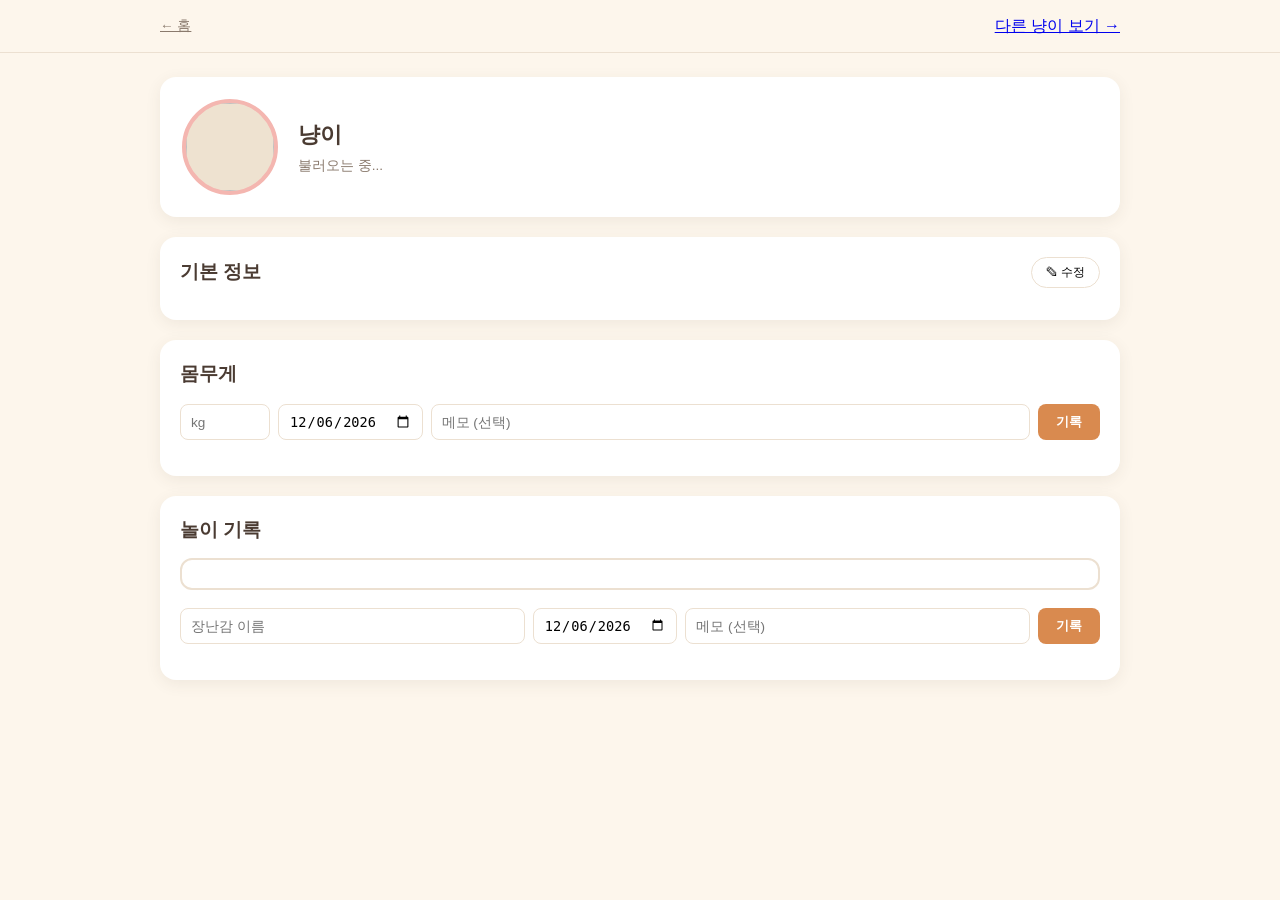
==== cat1.html @ 8c4e1c0a "Add per-cat profile pages: fixed info, weight chart, toy rotation log" ====
<!DOCTYPE html>
<html lang="ko">
<head>
<meta charset="UTF-8">
<meta name="viewport" content="width=device-width, initial-scale=1.0">
<title id="pageTitle">냥이 프로필</title>
<link rel="stylesheet" href="css/style.css">
</head>
<body>

<header class="site-header">
  <div class="header-inner">
    <a class="profile-back" href="index.html">← 홈</a>
    <a class="profile-links" id="otherCatLink" href="cat2.html">다른 냥이 보기 →</a>
  </div>
</header>

<main>
  <div class="profile-hero">
    <div class="profile-avatar"><img id="profileAvatar" alt=""></div>
    <div>
      <h2 id="profileName">냥이</h2>
      <p class="profile-since" id="profileSince">불러오는 중...</p>
    </div>
  </div>

  <div class="info-card">
    <div class="info-card-header">
      <h3>기본 정보</h3>
      <button class="info-edit-btn" id="infoEditBtn">✎ 수정</button>
    </div>
    <div class="info-grid" id="infoGrid"></div>
  </div>

  <div class="section-card">
    <h3>몸무게</h3>
    <div class="weight-chart-wrap" id="weightChartWrap"></div>
    <form id="weightForm" class="simple-form">
      <input type="number" id="weightKg" step="0.01" min="0" placeholder="kg" required>
      <input type="date" id="weightDate">
      <input type="text" id="weightMemo" placeholder="메모 (선택)">
      <button type="submit">기록</button>
    </form>
    <div class="log-list" id="weightList"></div>
  </div>

  <div class="section-card">
    <h3>놀이 기록</h3>
    <div class="toy-status" id="toyStatus"></div>
    <form id="playForm" class="simple-form">
      <input type="text" id="toyName" placeholder="장난감 이름" required>
      <input type="date" id="playDate">
      <input type="text" id="playMemo" placeholder="메모 (선택)">
      <button type="submit">기록</button>
    </form>
    <div class="log-list" id="playList"></div>
  </div>
</main>

<script src="js/config.js"></script>
<script src="js/db.js"></script>
<script>
  window.CAT_KEY = 'cat1';
  window.OTHER_CAT_PAGE = 'cat2.html';
</script>
<script src="js/profile.js"></script>
</body>
</html>
---- css/style.css ----
:root {
  --cream: #fdf6ec;
  --card: #ffffff;
  --ink: #4a3b32;
  --ink-soft: #8a7a6d;
  --tortie: #d98a4f;
  --tortie-dark: #b8622f;
  --tuxedo: #2e2a28;
  --pink: #f4b6b0;
  --pink-dark: #e08a82;
  --sage: #a9c0a0;
  --border: #ece0d1;
  --shadow: 0 4px 16px rgba(74, 59, 50, 0.08);
  --radius: 16px;
}

* { box-sizing: border-box; }

body {
  margin: 0;
  font-family: "Pretendard", "Apple SD Gothic Neo", "Malgun Gothic", sans-serif;
  background: var(--cream);
  color: var(--ink);
  line-height: 1.5;
}

img { max-width: 100%; display: block; }

/* Header */
.site-header {
  position: sticky;
  top: 0;
  z-index: 20;
  background: rgba(253, 246, 236, 0.92);
  backdrop-filter: blur(6px);
  border-bottom: 1px solid var(--border);
}
.header-inner {
  max-width: 1000px;
  margin: 0 auto;
  padding: 14px 20px;
  display: flex;
  align-items: center;
  gap: 20px;
  flex-wrap: wrap;
}
.site-title { font-size: 1.3rem; margin: 0; margin-right: auto; }
.tabs { display: flex; gap: 6px; flex-wrap: wrap; }
.tab-btn {
  border: none;
  background: transparent;
  padding: 8px 14px;
  border-radius: 999px;
  cursor: pointer;
  font-size: 0.92rem;
  color: var(--ink-soft);
  transition: 0.15s;
}
.tab-btn:hover { background: #f2e6d4; }
.tab-btn.active { background: var(--tortie); color: white; font-weight: 600; }
.icon-btn { border: none; background: transparent; font-size: 1.2rem; cursor: pointer; padding: 6px; }
.icon-btn:hover { transform: rotate(20deg); }

main { max-width: 1000px; margin: 0 auto; padding: 24px 20px 60px; }

.tab-panel { display: none; animation: fadeIn 0.25s ease; }
.tab-panel.active { display: block; }
@keyframes fadeIn { from { opacity: 0; transform: translateY(6px); } to { opacity: 1; transform: translateY(0); } }

/* Hero */
.hero {
  display: grid;
  grid-template-columns: 1.2fr 1fr 1fr;
  grid-template-rows: 1fr 1fr;
  gap: 10px;
  border-radius: var(--radius);
  overflow: hidden;
  box-shadow: var(--shadow);
  height: 380px;
  margin-bottom: 24px;
}
.hero-photo { overflow: hidden; background: #eee2d0; position: relative; }
.hero-photo img { width: 100%; height: 100%; object-fit: cover; }
.hero-photo-1 { grid-row: 1 / 3; grid-column: 1; }
.hero-photo-2 { grid-row: 1; grid-column: 2; }
.hero-photo-3 { grid-row: 1; grid-column: 3; }
.hero-caption {
  grid-row: 2; grid-column: 2 / 4;
  background: linear-gradient(135deg, var(--tortie), var(--pink-dark));
  color: white;
  padding: 18px 22px;
  display: flex;
  flex-direction: column;
  justify-content: center;
  gap: 6px;
}
.hero-caption h2 { margin: 0; font-size: 1.15rem; }
.hero-caption p { margin: 0; font-size: 0.82rem; opacity: 0.92; }
.hero-caption code { background: rgba(255,255,255,0.25); padding: 1px 6px; border-radius: 6px; }
.img-missing { display: flex; align-items: center; justify-content: center; }
.img-missing::before {
  content: "🐾 사진을 넣어주세요";
  color: var(--ink-soft);
  font-size: 0.8rem;
  text-align: center;
}
.img-missing img { display: none; }

@media (max-width: 700px) {
  .hero { grid-template-columns: 1fr 1fr; height: auto; }
  .hero-photo-1 { grid-row: 1; grid-column: 1 / 3; height: 200px; }
  .hero-photo-2 { grid-row: 2; grid-column: 1; height: 140px; }
  .hero-photo-3 { grid-row: 2; grid-column: 2; height: 140px; }
  .hero-caption { grid-row: 3; grid-column: 1 / 3; }
}

/* Cat profiles */
.cat-profiles { display: flex; gap: 16px; margin-bottom: 28px; flex-wrap: wrap; }
.cat-card {
  flex: 1;
  min-width: 220px;
  background: var(--card);
  border-radius: var(--radius);
  padding: 14px;
  display: flex;
  align-items: center;
  gap: 14px;
  box-shadow: var(--shadow);
}
.cat-avatar {
  width: 64px; height: 64px; border-radius: 50%;
  overflow: hidden; flex-shrink: 0; background: #eee2d0;
  border: 3px solid var(--pink);
  position: relative; cursor: pointer; display: block;
}
.cat-avatar img { width: 100%; height: 100%; object-fit: cover; }
.avatar-edit-badge {
  position: absolute; inset: 0; display: flex; align-items: center; justify-content: center;
  background: rgba(0,0,0,0.45); color: white; font-size: 1.1rem; opacity: 0; transition: opacity 0.15s;
}
.cat-avatar:hover .avatar-edit-badge { opacity: 1; }
.cat-info { display: flex; flex-direction: column; gap: 4px; }
.cat-name-input {
  border: none; background: transparent; font-size: 1.1rem; font-weight: 700;
  color: var(--ink); padding: 2px 4px; border-radius: 6px; width: 160px;
}
.cat-name-input:hover, .cat-name-input:focus { background: #f2e6d4; outline: none; }
.cat-badge {
  align-self: flex-start; font-size: 0.72rem; background: var(--sage); color: white;
  padding: 2px 9px; border-radius: 999px;
}

/* Home widgets */
.home-widgets { display: grid; grid-template-columns: repeat(3, 1fr); gap: 16px; }
.widget { background: var(--card); border-radius: var(--radius); padding: 16px; box-shadow: var(--shadow); }
.widget h3 { margin: 0 0 10px; font-size: 0.98rem; }
.widget-list { list-style: none; padding: 0; margin: 0 0 10px; display: flex; flex-direction: column; gap: 6px; }
.widget-list li { font-size: 0.85rem; padding: 6px 8px; background: var(--cream); border-radius: 8px; }
.widget-list li.empty { color: var(--ink-soft); background: transparent; padding-left: 0; }
.link-btn { border: none; background: transparent; color: var(--tortie-dark); font-size: 0.82rem; cursor: pointer; padding: 0; font-weight: 600; text-decoration: none; display: inline-block; }
.mini-photo-grid { display: grid; grid-template-columns: repeat(3, 1fr); gap: 6px; margin-bottom: 10px; }
.mini-photo-grid img { width: 100%; aspect-ratio: 1; object-fit: cover; border-radius: 8px; }
@media (max-width: 700px) { .home-widgets { grid-template-columns: 1fr; } }

/* Calendar */
.calendar-header { display: flex; align-items: center; justify-content: center; gap: 16px; margin-bottom: 16px; }
.calendar-header h2 { margin: 0; font-size: 1.2rem; min-width: 140px; text-align: center; }
.nav-btn, .today-btn {
  border: 1px solid var(--border); background: var(--card); border-radius: 999px;
  width: 34px; height: 34px; cursor: pointer; font-size: 0.9rem;
}
.today-btn { width: auto; padding: 0 14px; }
.calendar-grid { display: grid; grid-template-columns: repeat(7, 1fr); gap: 6px; margin-bottom: 6px; }
.weekday { text-align: center; font-size: 0.78rem; color: var(--ink-soft); font-weight: 600; padding: 4px 0; }
.weekday.sun { color: var(--pink-dark); }
.weekday.sat { color: #6a8ec9; }
.day-cell {
  background: var(--card); border-radius: 10px; min-height: 64px; padding: 6px;
  cursor: pointer; border: 2px solid transparent; display: flex; flex-direction: column; gap: 4px;
  transition: 0.15s;
}
.day-cell:hover { border-color: var(--pink); }
.day-cell.other-month { opacity: 0.35; }
.day-cell.today { border-color: var(--tortie); }
.day-cell.selected { background: #fbe9da; border-color: var(--tortie); }
.day-num { font-size: 0.82rem; font-weight: 600; }
.day-dots { display: flex; gap: 3px; flex-wrap: wrap; }
.day-dot { width: 6px; height: 6px; border-radius: 50%; }
.dot-hospital { background: #e08a82; }
.dot-grooming { background: #6a8ec9; }
.dot-birthday { background: #d9b64f; }
.dot-snack { background: var(--tortie); }
.dot-etc { background: var(--sage); }

.day-panel { margin-top: 20px; background: var(--card); border-radius: var(--radius); padding: 18px; box-shadow: var(--shadow); }
.day-panel h3 { margin-top: 0; }
.event-list { list-style: none; padding: 0; margin: 0 0 14px; display: flex; flex-direction: column; gap: 8px; }
.event-item { display: flex; align-items: center; gap: 10px; background: var(--cream); padding: 8px 12px; border-radius: 10px; font-size: 0.88rem; }
.event-item .ev-title { font-weight: 600; flex: 1; }
.event-item .ev-tag { font-size: 0.72rem; color: var(--ink-soft); }
.event-item .ev-del { border: none; background: transparent; color: var(--pink-dark); cursor: pointer; font-size: 0.9rem; }

.inline-form { display: flex; gap: 8px; flex-wrap: wrap; }
.inline-form input, .inline-form select {
  padding: 8px 10px; border: 1px solid var(--border); border-radius: 8px; font-size: 0.85rem; background: white;
}
.inline-form input[type="text"]#eventTitle { flex: 1; min-width: 160px; }
.inline-form button {
  border: none; background: var(--tortie); color: white; padding: 8px 16px; border-radius: 8px; cursor: pointer; font-weight: 600;
}
.inline-form button:hover { background: var(--tortie-dark); }

/* Gallery */
.gallery-toolbar, .food-toolbar { display: flex; justify-content: space-between; align-items: center; margin-bottom: 16px; flex-wrap: wrap; gap: 10px; }
.filter-group { display: flex; gap: 6px; }
.filter-btn { border: 1px solid var(--border); background: var(--card); padding: 6px 14px; border-radius: 999px; cursor: pointer; font-size: 0.82rem; }
.filter-btn.active { background: var(--tortie); color: white; border-color: var(--tortie); }
.upload-btn {
  background: var(--tortie); color: white; padding: 9px 16px; border-radius: 999px; cursor: pointer; font-size: 0.85rem; font-weight: 600;
}
.upload-btn:hover { background: var(--tortie-dark); }
.photo-grid { display: grid; grid-template-columns: repeat(auto-fill, minmax(150px, 1fr)); gap: 12px; }
.photo-item { position: relative; border-radius: 12px; overflow: hidden; aspect-ratio: 1; cursor: pointer; box-shadow: var(--shadow); background: #eee2d0; }
.photo-item img { width: 100%; height: 100%; object-fit: cover; transition: 0.2s; }
.photo-item:hover img { transform: scale(1.06); }
.photo-item .photo-tag { position: absolute; bottom: 6px; left: 6px; font-size: 0.68rem; background: rgba(0,0,0,0.55); color: white; padding: 2px 8px; border-radius: 999px; }

/* Food log */
.food-form { background: var(--card); border-radius: var(--radius); padding: 18px; box-shadow: var(--shadow); margin-bottom: 22px; }
.food-form h3 { margin-top: 0; }
.food-form-row { display: flex; gap: 10px; margin-bottom: 10px; flex-wrap: wrap; }
.food-form input, .food-form select, .food-form textarea {
  padding: 9px 10px; border: 1px solid var(--border); border-radius: 8px; font-size: 0.88rem; background: white; font-family: inherit;
}
.food-form input#foodName { flex: 1; min-width: 160px; }
.food-form textarea { width: 100%; resize: vertical; margin-bottom: 12px; }
.rating-input { font-size: 1.4rem; color: #ddd; cursor: pointer; letter-spacing: 2px; }
.rating-input span.filled { color: #e6b800; }
.food-form button { border: none; background: var(--tortie); color: white; padding: 10px 18px; border-radius: 8px; cursor: pointer; font-weight: 600; }
.food-form button:hover { background: var(--tortie-dark); }

.food-list { display: flex; flex-direction: column; gap: 10px; }
.food-item { background: var(--card); border-radius: 12px; padding: 12px 16px; box-shadow: var(--shadow); display: flex; align-items: center; gap: 14px; }
.food-item .food-main { flex: 1; }
.food-item .food-name { font-weight: 700; margin-right: 8px; }
.food-item .food-meta { font-size: 0.76rem; color: var(--ink-soft); }
.food-item .food-stars { color: #e6b800; font-size: 0.9rem; }
.food-item .food-memo { font-size: 0.82rem; margin-top: 4px; color: var(--ink); }
.food-item .food-del { border: none; background: transparent; color: var(--pink-dark); cursor: pointer; }
.empty-state { color: var(--ink-soft); text-align: center; padding: 30px; font-size: 0.9rem; }

/* Modals */
.modal-overlay {
  display: none; position: fixed; inset: 0; background: rgba(74,59,50,0.45);
  align-items: center; justify-content: center; z-index: 100; padding: 20px;
}
.modal-overlay.open { display: flex; }
.modal { background: white; border-radius: var(--radius); padding: 22px; width: 100%; max-width: 360px; display: flex; flex-direction: column; gap: 8px; }
.modal h3 { margin: 0 0 6px; }
.modal label { font-size: 0.8rem; color: var(--ink-soft); margin-top: 6px; }
.modal input { padding: 9px 10px; border: 1px solid var(--border); border-radius: 8px; font-size: 0.9rem; }
.modal-actions { display: flex; justify-content: flex-end; gap: 8px; margin-top: 14px; }
.btn-primary { border: none; background: var(--tortie); color: white; padding: 9px 16px; border-radius: 8px; cursor: pointer; font-weight: 600; }
.btn-secondary { border: 1px solid var(--border); background: white; padding: 9px 16px; border-radius: 8px; cursor: pointer; }
.btn-danger { border: none; background: var(--pink-dark); color: white; padding: 6px 14px; border-radius: 8px; cursor: pointer; font-size: 0.8rem; }

.lightbox { position: relative; max-width: 90vw; max-height: 90vh; background: white; border-radius: var(--radius); overflow: hidden; display: flex; flex-direction: column; }
.lightbox img { max-width: 90vw; max-height: 75vh; object-fit: contain; }
.lightbox-close { position: absolute; top: 8px; right: 8px; border: none; background: rgba(0,0,0,0.5); color: white; width: 30px; height: 30px; border-radius: 50%; cursor: pointer; }
.lightbox-info { display: flex; align-items: center; gap: 12px; padding: 12px 16px; font-size: 0.85rem; }
.lightbox-info span:first-child { font-weight: 700; }
.lightbox-info span:nth-child(2) { color: var(--ink-soft); flex: 1; }

/* ---------- Profile page ---------- */
.profile-back { border: none; background: transparent; color: var(--ink-soft); font-size: 0.85rem; cursor: pointer; padding: 0; margin-right: auto; }
.profile-hero {
  display: flex; align-items: center; gap: 20px; background: var(--card); border-radius: var(--radius);
  padding: 22px; box-shadow: var(--shadow); margin-bottom: 20px; flex-wrap: wrap;
}
.profile-avatar { width: 96px; height: 96px; border-radius: 50%; overflow: hidden; flex-shrink: 0; background: #eee2d0; border: 4px solid var(--pink); }
.profile-avatar img { width: 100%; height: 100%; object-fit: cover; }
.profile-hero h2 { margin: 0 0 4px; font-size: 1.4rem; }
.profile-hero .profile-since { color: var(--ink-soft); font-size: 0.85rem; margin: 0; }
.profile-hero .profile-links { margin-left: auto; }
.profile-links a { color: var(--tortie-dark); font-size: 0.82rem; font-weight: 600; text-decoration: none; }

.info-card { background: var(--card); border-radius: var(--radius); padding: 20px; box-shadow: var(--shadow); margin-bottom: 20px; }
.info-card-header { display: flex; justify-content: space-between; align-items: center; margin-bottom: 12px; }
.info-card-header h3 { margin: 0; }
.info-edit-btn { border: 1px solid var(--border); background: white; border-radius: 999px; padding: 6px 14px; font-size: 0.78rem; cursor: pointer; }
.info-grid { display: grid; grid-template-columns: repeat(auto-fit, minmax(180px, 1fr)); gap: 12px 20px; }
.info-field label { display: block; font-size: 0.72rem; color: var(--ink-soft); margin-bottom: 3px; }
.info-field .info-value { font-size: 0.92rem; font-weight: 600; }
.info-field .info-value.empty { color: var(--ink-soft); font-weight: 400; }
.info-field input, .info-field select, .info-field textarea {
  width: 100%; padding: 7px 9px; border: 1px solid var(--border); border-radius: 7px; font-size: 0.86rem; font-family: inherit; background: var(--cream);
}
.info-field textarea { resize: vertical; }
.info-save-row { grid-column: 1 / -1; display: flex; justify-content: flex-end; }

.section-card { background: var(--card); border-radius: var(--radius); padding: 20px; box-shadow: var(--shadow); margin-bottom: 20px; }
.section-card h3 { margin: 0 0 14px; }

.weight-chart-wrap { margin-bottom: 16px; }
.weight-chart-wrap svg { width: 100%; height: auto; display: block; }
.weight-empty { color: var(--ink-soft); font-size: 0.85rem; text-align: center; padding: 20px; }

.simple-form { display: flex; gap: 8px; flex-wrap: wrap; margin-bottom: 16px; }
.simple-form input { padding: 8px 10px; border: 1px solid var(--border); border-radius: 8px; font-size: 0.85rem; }
.simple-form input[type="text"] { flex: 1; min-width: 140px; }
.simple-form input[type="number"] { width: 90px; }
.simple-form button { border: none; background: var(--tortie); color: white; padding: 8px 18px; border-radius: 8px; cursor: pointer; font-weight: 700; }
.simple-form button:hover { background: var(--tortie-dark); }

.log-list { display: flex; flex-direction: column; gap: 8px; }
.log-item { display: flex; align-items: center; gap: 10px; background: var(--cream); padding: 8px 12px; border-radius: 9px; font-size: 0.85rem; }
.log-item .log-main { flex: 1; }
.log-item .log-date { color: var(--ink-soft); font-size: 0.75rem; }
.log-item .log-del { border: none; background: transparent; color: var(--pink-dark); cursor: pointer; }

.toy-status {
  display: flex; align-items: center; gap: 14px; padding: 14px 18px; border-radius: 12px; margin-bottom: 18px;
  border: 2px solid var(--border);
}
.toy-status .toy-emoji { font-size: 1.8rem; }
.toy-status .toy-text strong { display: block; font-size: 0.95rem; }
.toy-status .toy-text span { font-size: 0.78rem; color: var(--ink-soft); }
.toy-status.toy-green { background: #eaf5e6; border-color: var(--sage); }
.toy-status.toy-yellow { background: #fdf3d9; border-color: #d9b64f; }
.toy-status.toy-red { background: #fbe3e0; border-color: var(--pink-dark); }
.toy-status.toy-green .toy-text strong { color: #4a7a3d; }
.toy-status.toy-yellow .toy-text strong { color: #8a6d16; }
.toy-status.toy-red .toy-text strong { color: var(--pink-dark); }
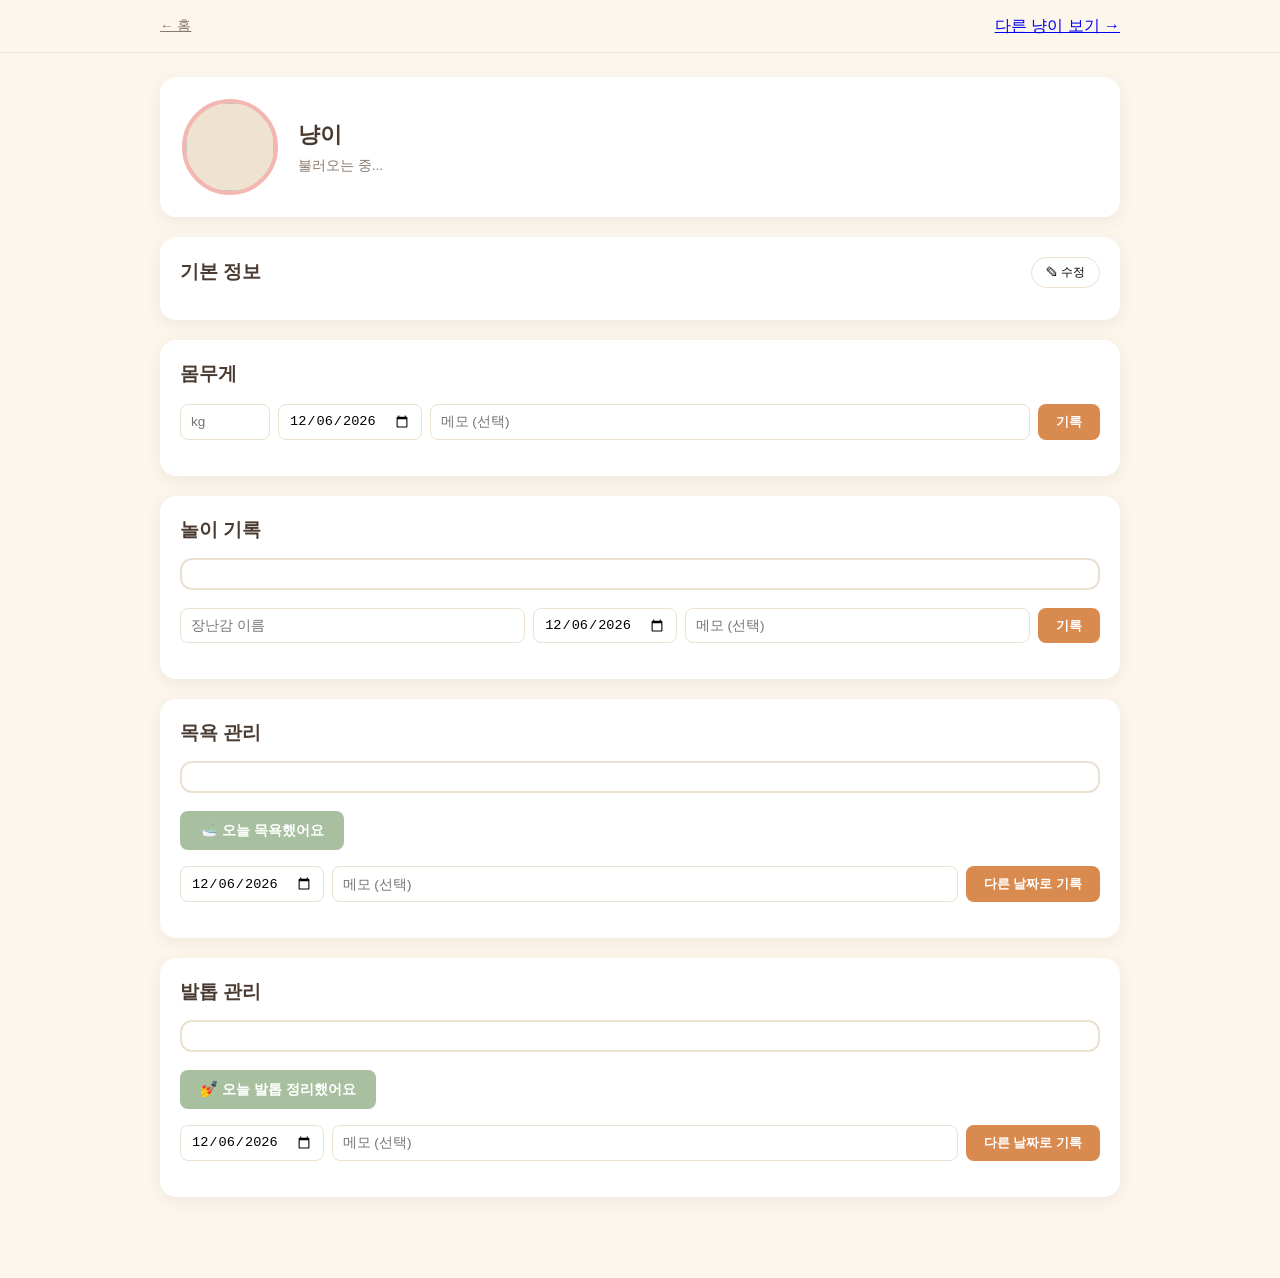
==== commit eb5d7c6a: "Add bath/nail grooming tracking with days-since status badges" ====
--- a/cat1.html
+++ b/cat1.html
@@ -55,6 +55,34 @@
     </form>
     <div class="log-list" id="playList"></div>
   </div>
+
+  <div class="section-card">
+    <h3>목욕 관리</h3>
+    <div class="toy-status" id="groomStatus_bath"></div>
+    <div class="simple-form">
+      <button type="button" class="quick-log-btn" id="groomQuickBtn_bath">🛁 오늘 목욕했어요</button>
+    </div>
+    <form id="groomForm_bath" class="simple-form">
+      <input type="date" id="groomDate_bath">
+      <input type="text" id="groomMemo_bath" placeholder="메모 (선택)">
+      <button type="submit">다른 날짜로 기록</button>
+    </form>
+    <div class="log-list" id="groomList_bath"></div>
+  </div>
+
+  <div class="section-card">
+    <h3>발톱 관리</h3>
+    <div class="toy-status" id="groomStatus_nail"></div>
+    <div class="simple-form">
+      <button type="button" class="quick-log-btn" id="groomQuickBtn_nail">💅 오늘 발톱 정리했어요</button>
+    </div>
+    <form id="groomForm_nail" class="simple-form">
+      <input type="date" id="groomDate_nail">
+      <input type="text" id="groomMemo_nail" placeholder="메모 (선택)">
+      <button type="submit">다른 날짜로 기록</button>
+    </form>
+    <div class="log-list" id="groomList_nail"></div>
+  </div>
 </main>
 
 <script src="js/config.js"></script>
--- a/css/style.css
+++ b/css/style.css
@@ -311,6 +311,8 @@
 .simple-form input[type="number"] { width: 90px; }
 .simple-form button { border: none; background: var(--tortie); color: white; padding: 8px 18px; border-radius: 8px; cursor: pointer; font-weight: 700; }
 .simple-form button:hover { background: var(--tortie-dark); }
+.quick-log-btn { background: var(--sage) !important; font-size: 0.9rem; padding: 10px 20px !important; }
+.quick-log-btn:hover { filter: brightness(0.93); }
 
 .log-list { display: flex; flex-direction: column; gap: 8px; }
 .log-item { display: flex; align-items: center; gap: 10px; background: var(--cream); padding: 8px 12px; border-radius: 9px; font-size: 0.85rem; }
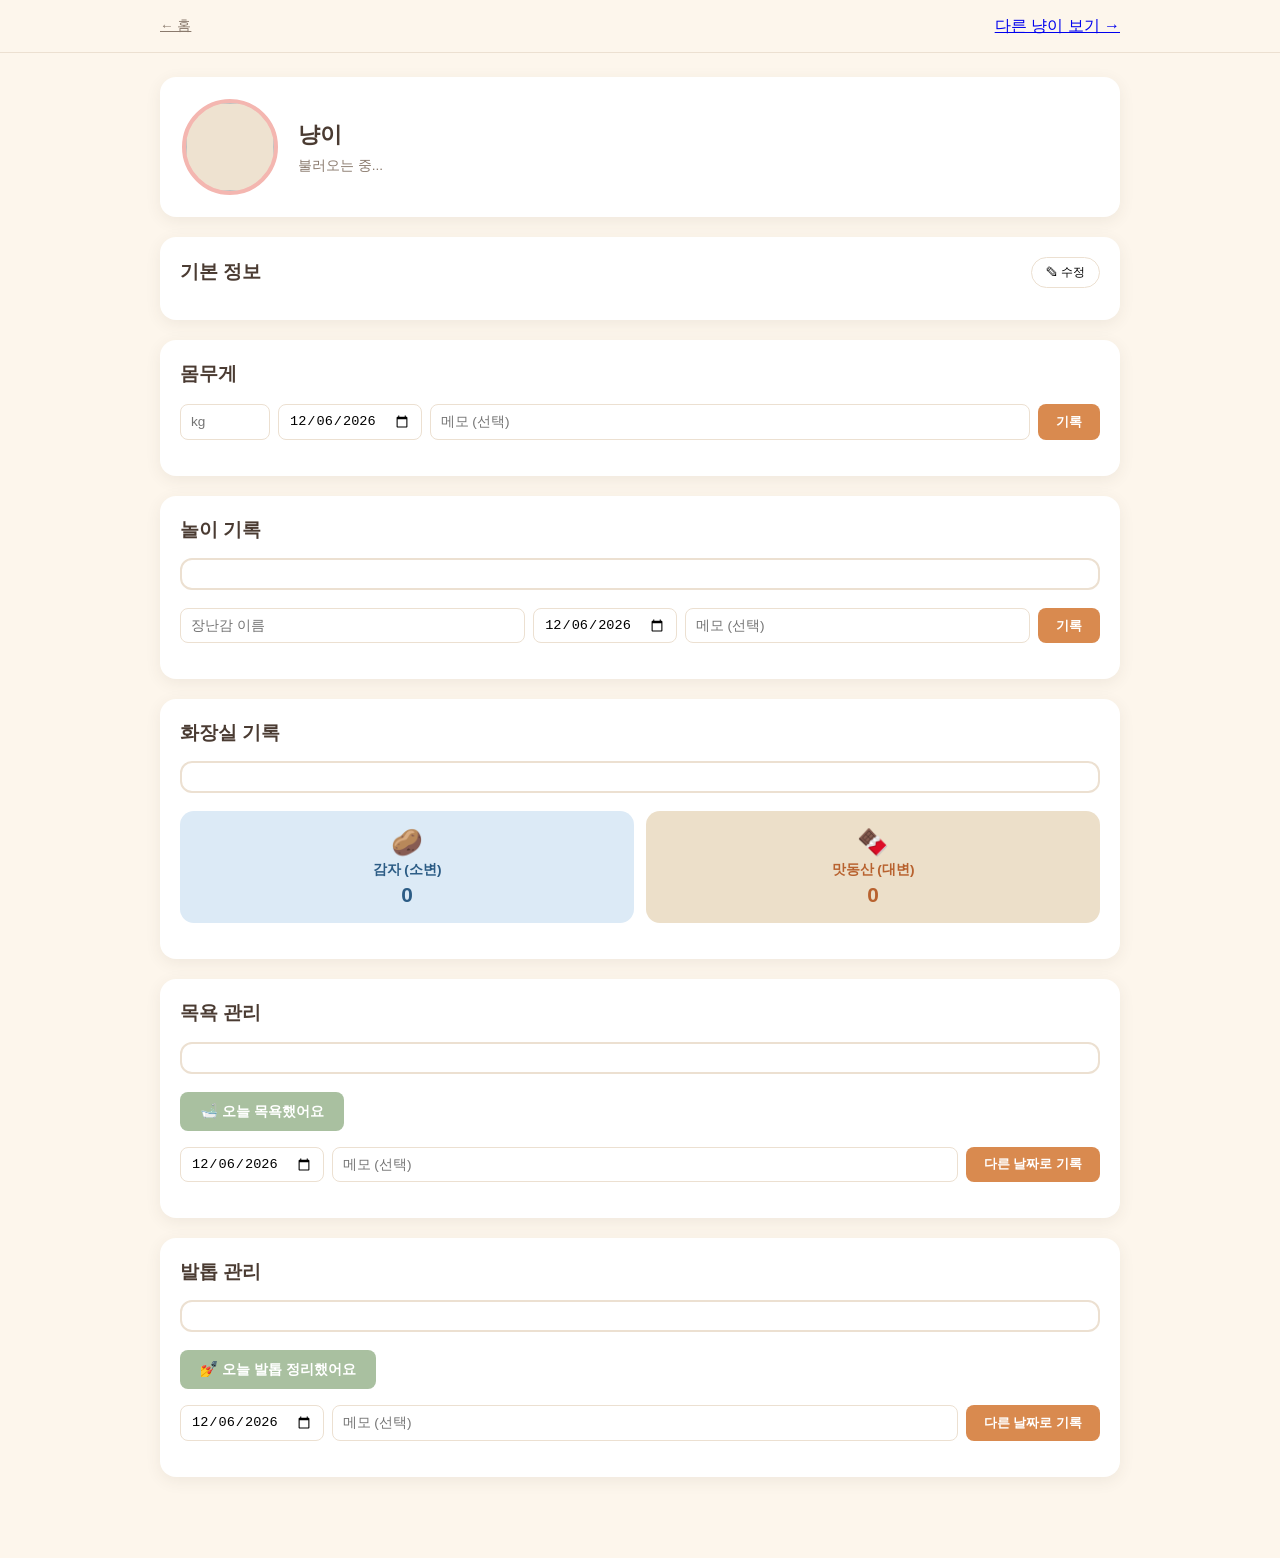
==== commit cd7a20e2: "Add potty log: one-tap pee/poop counter with condition tags and photo attach" ====
--- a/cat1.html
+++ b/cat1.html
@@ -57,6 +57,20 @@
   </div>
 
   <div class="section-card">
+    <h3>화장실 기록</h3>
+    <div class="toy-status" id="litterStatus"></div>
+    <div class="litter-quick">
+      <button type="button" class="litter-quick-btn lq-pee" id="litterQuickPee">
+        <span class="lq-emoji">🥔</span><span class="lq-label">감자 (소변)</span><span class="lq-count" id="litterCountPee">0</span>
+      </button>
+      <button type="button" class="litter-quick-btn lq-poop" id="litterQuickPoop">
+        <span class="lq-emoji">🍫</span><span class="lq-label">맛동산 (대변)</span><span class="lq-count" id="litterCountPoop">0</span>
+      </button>
+    </div>
+    <div class="log-list" id="litterList"></div>
+  </div>
+
+  <div class="section-card">
     <h3>목욕 관리</h3>
     <div class="toy-status" id="groomStatus_bath"></div>
     <div class="simple-form">
--- a/css/style.css
+++ b/css/style.css
@@ -333,3 +333,27 @@
 .toy-status.toy-green .toy-text strong { color: #4a7a3d; }
 .toy-status.toy-yellow .toy-text strong { color: #8a6d16; }
 .toy-status.toy-red .toy-text strong { color: var(--pink-dark); }
+
+/* ---------- Litter log ---------- */
+.litter-quick { display: flex; gap: 12px; margin-bottom: 16px; }
+.litter-quick-btn {
+  flex: 1; padding: 16px 10px; border-radius: 14px; border: none; cursor: pointer;
+  display: flex; flex-direction: column; align-items: center; gap: 4px; transition: transform 0.1s;
+}
+.litter-quick-btn:active { transform: scale(0.96); }
+.litter-quick-btn .lq-emoji { font-size: 1.6rem; }
+.litter-quick-btn .lq-label { font-size: 0.85rem; font-weight: 700; }
+.litter-quick-btn .lq-count { font-size: 1.3rem; font-weight: 800; font-variant-numeric: tabular-nums; }
+.litter-quick-btn.lq-pee { background: #dceaf6; color: #2c5c85; }
+.litter-quick-btn.lq-poop { background: #ecdfc9; color: var(--tortie-dark); }
+
+.litter-item { flex-direction: column; align-items: stretch; gap: 6px; }
+.litter-item .litter-row { display: flex; align-items: center; gap: 10px; }
+.litter-item .litter-time { font-weight: 700; }
+.litter-item .litter-tag { font-size: 0.7rem; padding: 2px 8px; border-radius: 999px; background: var(--border); }
+.litter-item .litter-tag.tag-warn { background: #fdf3d9; color: #8a6d16; }
+.litter-item .litter-tag.tag-bad { background: #fbe3e0; color: var(--pink-dark); }
+.litter-item .litter-detail-btn { margin-left: auto; border: none; background: transparent; color: var(--ink-soft); cursor: pointer; font-size: 0.78rem; }
+.litter-detail-panel { display: flex; gap: 8px; flex-wrap: wrap; padding-top: 4px; }
+.litter-detail-panel select, .litter-detail-panel input[type="text"] { padding: 6px 8px; border: 1px solid var(--border); border-radius: 7px; font-size: 0.8rem; }
+.litter-photo-thumb { width: 44px; height: 44px; border-radius: 8px; object-fit: cover; }
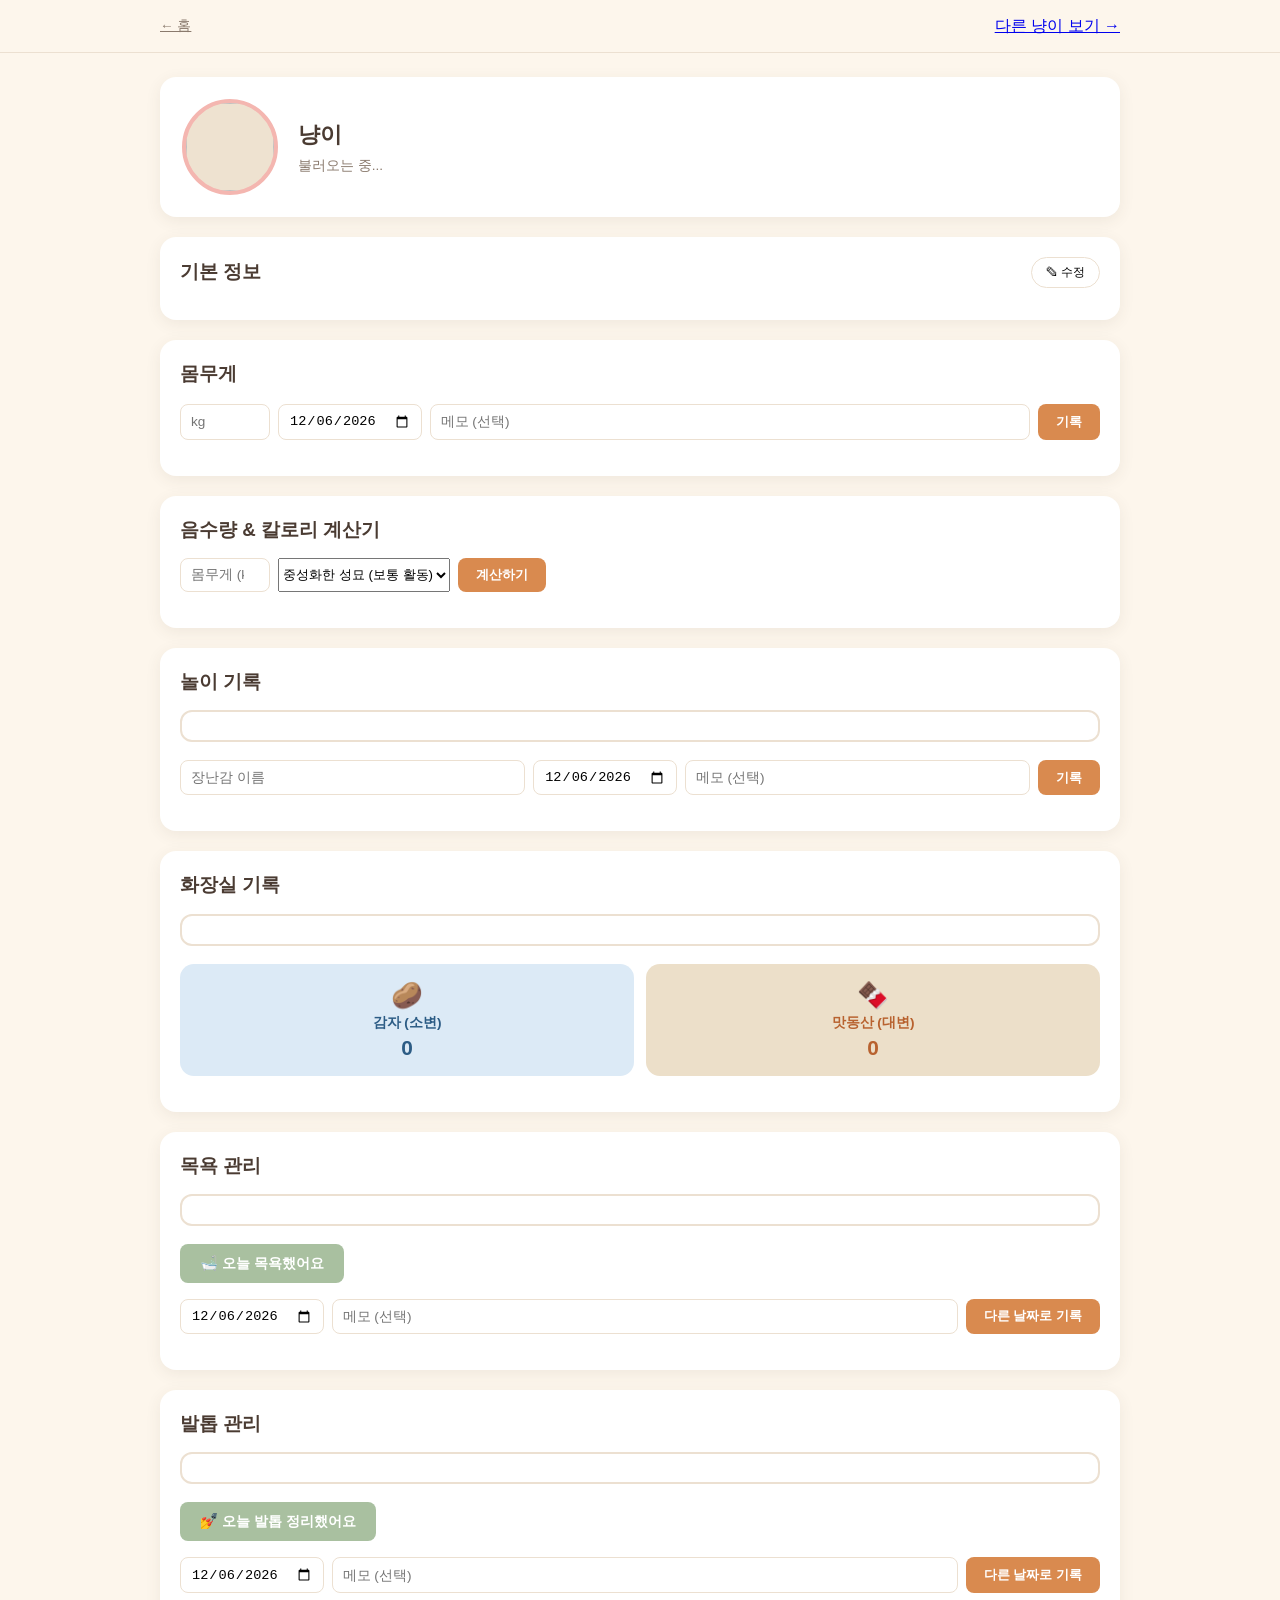
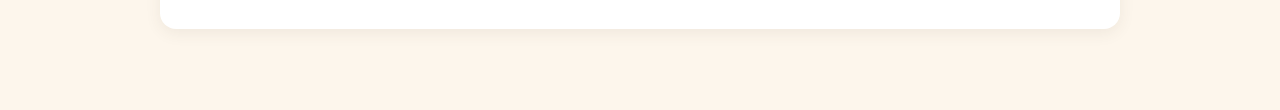
==== commit 6c0dd325: "Add water intake and calorie (RER/DER) calculator" ====
--- a/cat1.html
+++ b/cat1.html
@@ -42,6 +42,24 @@
       <button type="submit">기록</button>
     </form>
     <div class="log-list" id="weightList"></div>
+  </div>
+
+  <div class="section-card">
+    <h3>음수량 &amp; 칼로리 계산기</h3>
+    <p class="calc-note" id="calcWeightNote"></p>
+    <div class="simple-form">
+      <input type="number" id="calcWeight" step="0.01" min="0" placeholder="몸무게 (kg)">
+      <select id="calcActivity">
+        <option value="1.0">다이어트 중</option>
+        <option value="1.2" selected>중성화한 성묘 (보통 활동)</option>
+        <option value="1.4">중성화 안 한 성묘</option>
+        <option value="1.6">활동적 / 외출묘</option>
+        <option value="1.1">노묘 (7살 이상)</option>
+        <option value="0.8">비만 관리 중 (감량 목표)</option>
+      </select>
+      <button type="button" id="calcBtn">계산하기</button>
+    </div>
+    <div class="calc-result" id="calcResult"></div>
   </div>
 
   <div class="section-card">
--- a/css/style.css
+++ b/css/style.css
@@ -357,3 +357,11 @@
 .litter-detail-panel { display: flex; gap: 8px; flex-wrap: wrap; padding-top: 4px; }
 .litter-detail-panel select, .litter-detail-panel input[type="text"] { padding: 6px 8px; border: 1px solid var(--border); border-radius: 7px; font-size: 0.8rem; }
 .litter-photo-thumb { width: 44px; height: 44px; border-radius: 8px; object-fit: cover; }
+
+/* ---------- Calculator ---------- */
+.calc-note { font-size: 0.8rem; color: var(--ink-soft); margin: 0 0 12px; }
+.calc-result { display: flex; gap: 12px; flex-wrap: wrap; margin-top: 16px; }
+.calc-tile { flex: 1; min-width: 140px; background: var(--cream); border-radius: 12px; padding: 14px; text-align: center; }
+.calc-tile .calc-label { font-size: 0.74rem; color: var(--ink-soft); }
+.calc-tile .calc-value { font-size: 1.35rem; font-weight: 800; color: var(--tortie-dark); margin-top: 4px; font-variant-numeric: tabular-nums; }
+.calc-tile .calc-unit { font-size: 0.7rem; color: var(--ink-soft); }
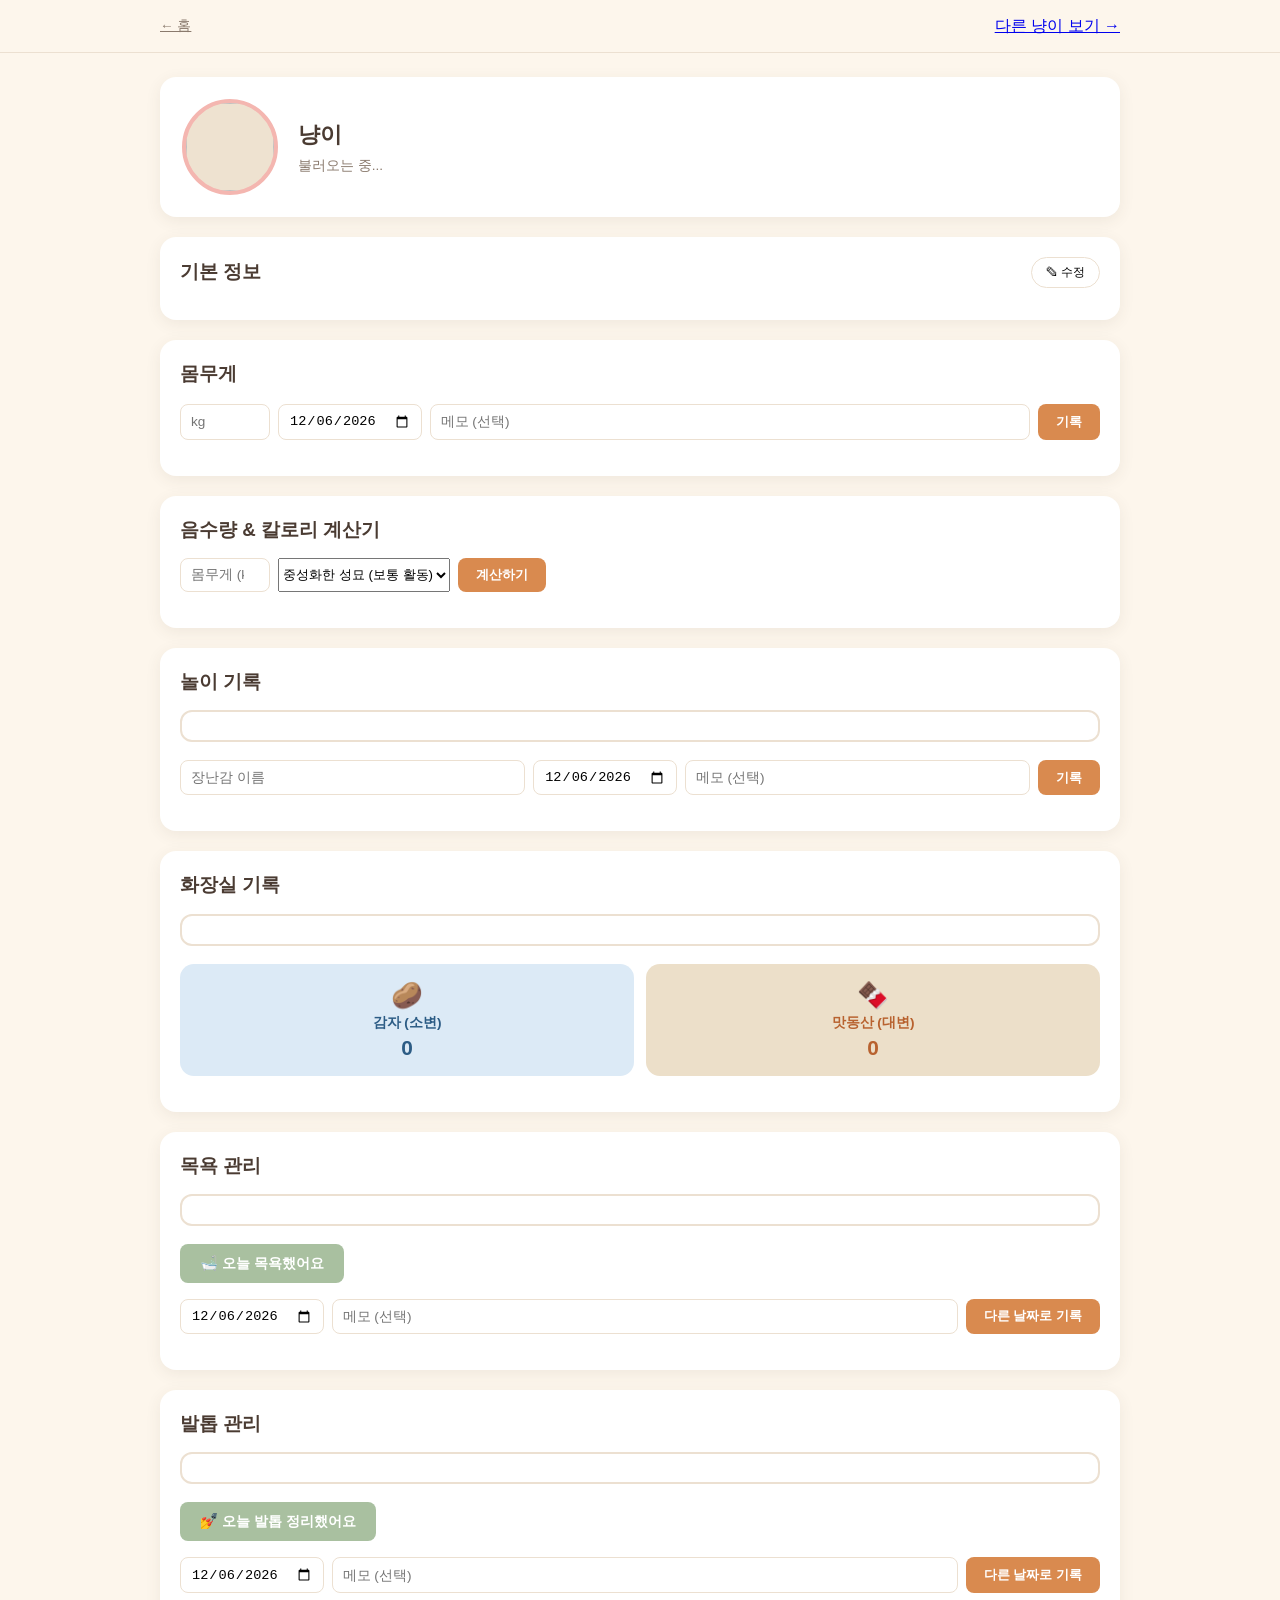
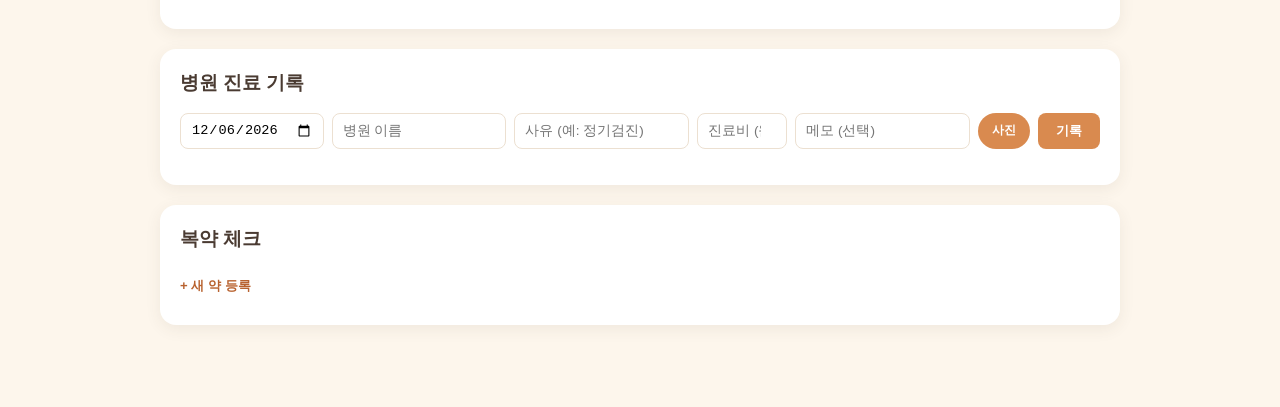
==== commit 503a703b: "Add vet visit log with cost stats and medication dose-check tracking" ====
--- a/cat1.html
+++ b/cat1.html
@@ -115,6 +115,42 @@
     </form>
     <div class="log-list" id="groomList_nail"></div>
   </div>
+
+  <div class="section-card">
+    <h3>병원 진료 기록</h3>
+    <div class="calc-result" id="vetStats"></div>
+    <form id="vetForm" class="simple-form">
+      <input type="date" id="vetDate">
+      <input type="text" id="vetHospital" placeholder="병원 이름">
+      <input type="text" id="vetReason" placeholder="사유 (예: 정기검진)">
+      <input type="number" id="vetCost" placeholder="진료비 (원)" min="0">
+      <input type="text" id="vetMemo" placeholder="메모 (선택)">
+      <label class="upload-btn" style="font-size: 0.78rem; padding: 8px 14px;">
+        사진
+        <input type="file" id="vetPhotoInput" accept="image/*" hidden>
+      </label>
+      <button type="submit">기록</button>
+    </form>
+    <div class="log-list" id="vetList"></div>
+  </div>
+
+  <div class="section-card">
+    <h3>복약 체크</h3>
+    <div id="medActiveList"></div>
+    <button type="button" class="link-btn" id="medAddToggleBtn" style="margin: 10px 0; display: inline-block;">+ 새 약 등록</button>
+    <form id="medForm" class="simple-form" style="display: none;">
+      <input type="text" id="medName" placeholder="약 이름" required>
+      <input type="date" id="medStart">
+      <input type="date" id="medEnd">
+      <select id="medTimesPerDay">
+        <option value="1">하루 1번</option>
+        <option value="2">하루 2번 (아침/저녁)</option>
+      </select>
+      <input type="text" id="medMemo" placeholder="메모 (선택)">
+      <button type="submit">등록</button>
+    </form>
+    <div id="medPastList"></div>
+  </div>
 </main>
 
 <script src="js/config.js"></script>
--- a/css/style.css
+++ b/css/style.css
@@ -365,3 +365,19 @@
 .calc-tile .calc-label { font-size: 0.74rem; color: var(--ink-soft); }
 .calc-tile .calc-value { font-size: 1.35rem; font-weight: 800; color: var(--tortie-dark); margin-top: 4px; font-variant-numeric: tabular-nums; }
 .calc-tile .calc-unit { font-size: 0.7rem; color: var(--ink-soft); }
+
+/* ---------- Vet visit / medication ---------- */
+.vet-item .vet-hospital { font-weight: 700; }
+.vet-item .vet-cost { color: var(--tortie-dark); font-weight: 700; }
+.vet-item .vet-photo-thumb { width: 40px; height: 40px; border-radius: 8px; object-fit: cover; }
+
+.med-item { background: var(--cream); border-radius: 10px; padding: 12px 14px; margin-bottom: 8px; }
+.med-item-head { display: flex; align-items: center; gap: 8px; margin-bottom: 8px; flex-wrap: wrap; }
+.med-name { font-weight: 700; }
+.med-period { font-size: 0.72rem; color: var(--ink-soft); }
+.med-end-btn { margin-left: auto; font-size: 0.75rem; color: var(--pink-dark); background: none; border: none; cursor: pointer; }
+.med-checks { display: flex; gap: 10px; }
+.med-check { display: flex; align-items: center; gap: 5px; font-size: 0.85rem; cursor: pointer; background: white; padding: 6px 12px; border-radius: 8px; border: 1px solid var(--border); }
+.med-check input { cursor: pointer; }
+.med-check.checked { background: var(--sage); color: white; border-color: var(--sage); }
+.med-past-item { opacity: 0.75; }
